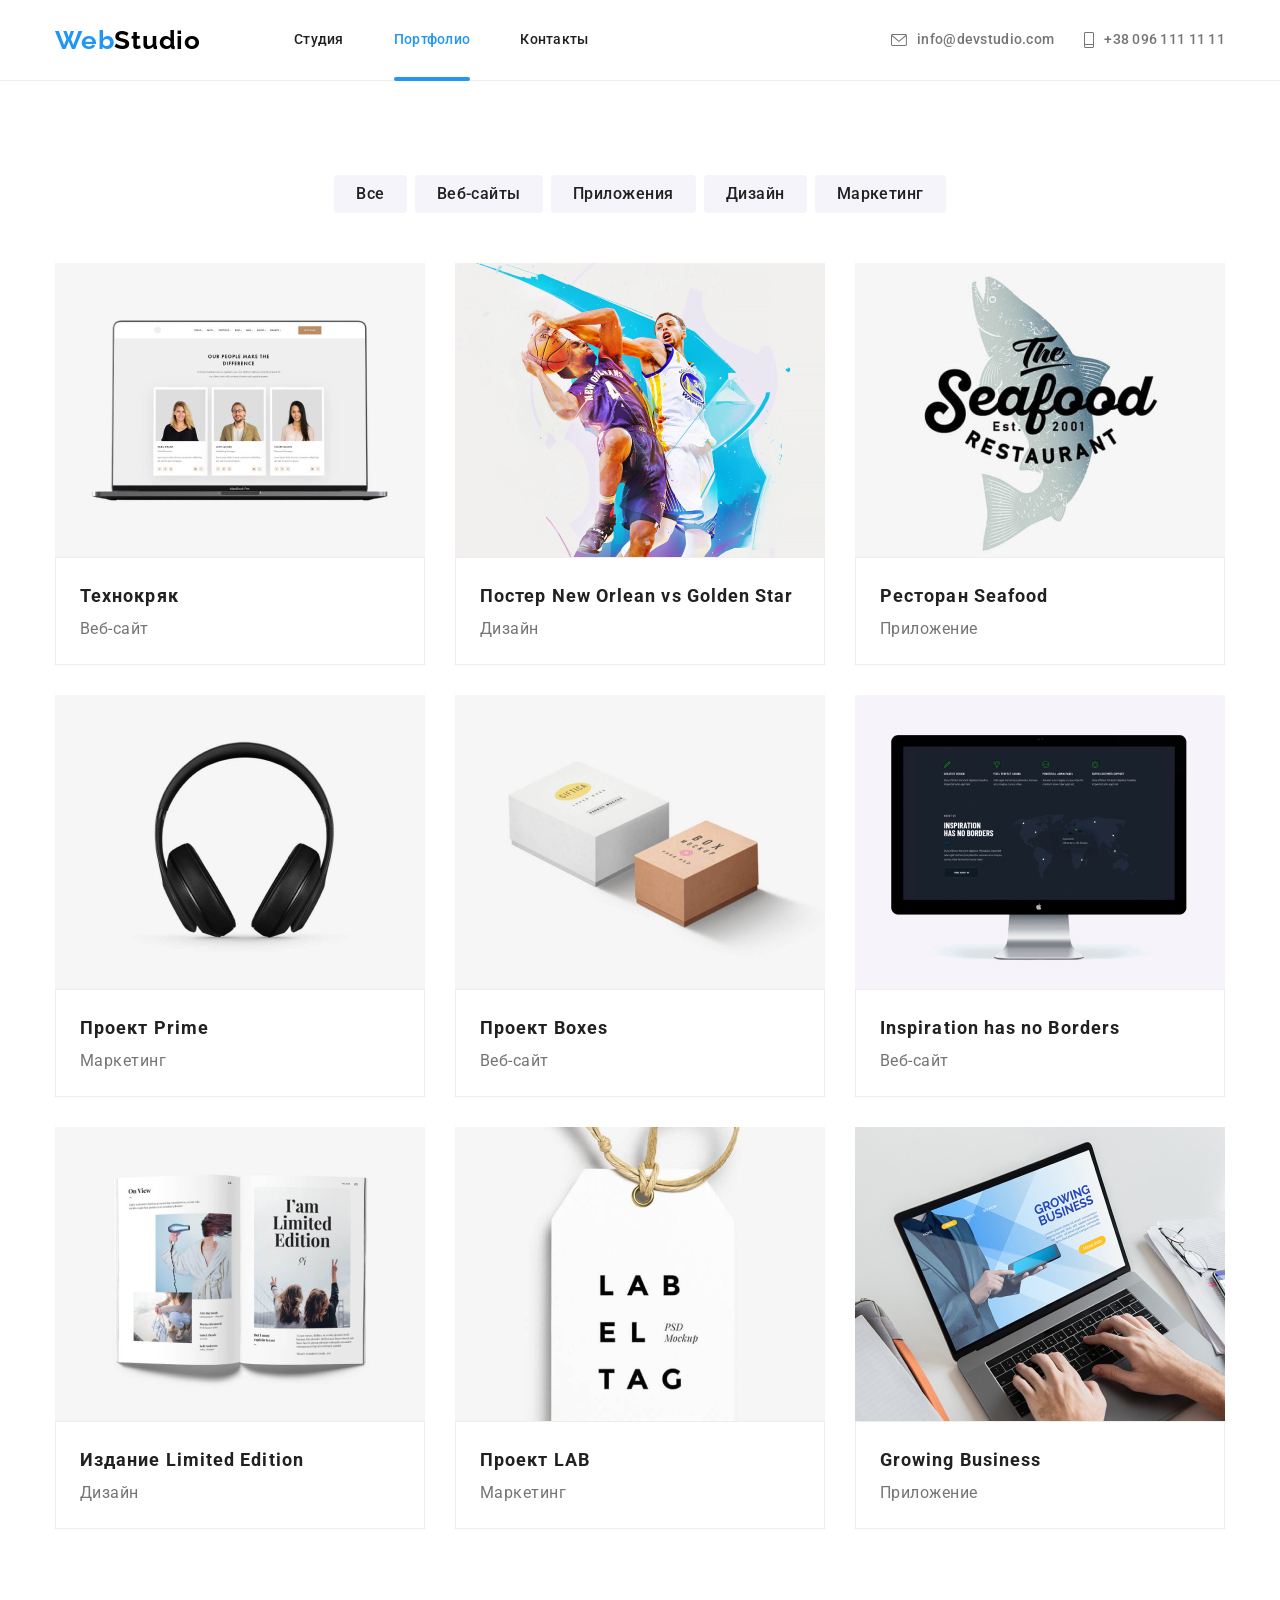
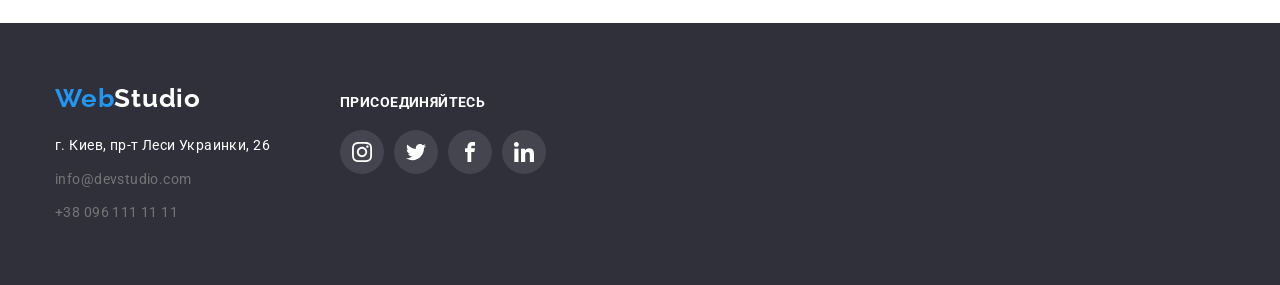
==== portfolio.html @ 389ecdd3 "Домашнее зад.№ 6" ====
<!DOCTYPE html>
<html lang="en">
<head>
    <meta charset="UTF-8">
    <meta http-equiv="X-UA-Compatible" content="IE=edge">
    <meta name="viewport" content="width=device-width, initial-scale=1.0">
    <title>Document</title>
    
    <link
        rel="stylesheet"
        href="https://cdnjs.cloudflare.com/ajax/libs/modern-normalize/1.0.0/modern-normalize.min.css" />

    <link rel="preconnect" href="https://fonts.googleapis.com">
    <link rel="preconnect" href="https://fonts.gstatic.com" crossorigin>
    <link href="https://fonts.googleapis.com/css2?family=Raleway:wght@700&family=Roboto:wght@400;500;700;900&display=swap" rel="stylesheet">
        
        <link rel="stylesheet" href="./css/styles.css"/>

</head>
<body>
    <header class="header">
    <div class="container heder-logo">
        <a class="logo nav" href="/" >Web<span class="logo-dark">Studio</span></a>
        <nav class="site-nav">
        <ul class="header-list">
            <li class="header-item"><a href="./index.html" class="header-link-contact">Студия</a></li>
            <li class="header-item"><a href="./portfolio.html" class="header-link-contact current">Портфолио</a></li>
            <li class="header-item"><a href="/" class="header-link-contact nav">Контакты</a></li>
        </ul>
        </nav>
        <ul class="header-list ">
            <li class="header-connekt">
                
                    <a class="header-link" href="mailto:info@devstudio.com" ><svg class="header-link-icon-m" width="16" height="12">
                                <use href="./svg/icons4.svg#icon-iconm"></use>
                            </svg>info@devstudio.com</a>
                </li>

            <li class="header-connekt">
                <a href="tel:+38 096 111 11 11" class="header-link"><svg class="header-link-icon-t" width="10" height="16">
                                <use href="./svg/icons4.svg#icon-icont"></use>
                            </svg>+38 096 111 11 11</a></li>

           
        </ul> 
    </div>
    </header>
    <main>
        <!--Секция -->
         <section class="section">
            <div class="container">
            <h1 class="visually-hidden">Наш продукт</h1>
            <ul class="list list-portfolio">
                <li class="portfolio-item"><button type="button" class="list-btn">Все</button></li>
                <li class="portfolio-item"><button type="button" class="list-btn">Веб-сайты</button></li>
                <li class="portfolio-item"><button type="button" class="list-btn">Приложения</button></li>
                <li class="portfolio-item"><button type="button" class="list-btn">Дизайн</button></li>
                <li class="portfolio-item"><button type="button" class="list-btn">Маркетинг</button></li>
             </ul>
        
            <ul class="foto-list list">
                <li class="item-img">
                    <a href="" class="foto-link">
                    <div class="foto-wrap">
                    <img class="img" src="./img2/img11.jpg" alt="Технокряк" width="370" height="294">
                    <p class="foto-top-text">Технокряк это современная площадка распространения коронавируса. Компании используют эту платформу для цифрового шпионажа и атак на защищённые сервера конкурентов.</p></div>
                    <div class="foto-title">
                    <h2 class="list-title">Технокряк</h2>
                    <p class="list-text">Веб-сайт</p>
                </div>
                </a>
              </li>

                <li class="item-img">
                    <a href=""class="foto-link">

                    <div class="foto-wrap">
                    <img class="img" src="./img2/img12.jpg" alt="Постер" width="370" height="294">
                     <p class="foto-top-text">Технокряк это современная площадка распространения коронавируса. Компании используют эту платформу для цифрового шпионажа и атак на защищённые сервера конкурентов.</p></div>   
                    <div class="foto-title">
                    <h2 class="list-title">Постер New Orlean vs Golden Star</h2>
                    <p class="list-text">Дизайн</p>
                </div></a>
                </li>
                <li class="item-img">
                    <a href="" class="foto-link">
                    <div class="foto-wrap">
                    <img class="img" src="./img2/img13.jpg" alt="Ресторан" width="370" height="294">
                        <p class="foto-top-text">Технокряк это современная площадка распространения коронавируса. Компании используют эту платформу для цифрового шпионажа и атак на защищённые сервера конкурентов.</p></div>
                     <div class="foto-title">   
                    <h2 class="list-title">Ресторан Seafood</h2>
                    <p class="list-text">Приложение</p>

                </div></a>
                </li>
                <li class="item-img">
                    <a href="" class="foto-link">
                    <div class="foto-wrap">
                    <img class="img" src="./img2/img14.jpg" alt="Основной проект" width="370" height="294">
                        <p class="foto-top-text">Технокряк это современная площадка распространения коронавируса. Компании используют эту платформу для цифрового шпионажа и атак на защищённые сервера конкурентов.</p></div>
                    <div class="foto-title">
                    <h2 class="list-title">Проект Prime</h2>
                    <p class="list-text">Маркетинг</p>
                </div></a>
                </li>
                <li class="item-img">
                    <a href=""class="foto-link">
                    <div class="foto-wrap">
                    <img class="img" src="./img2/img15.jpg" alt="Проект" width="370" height="294">
                        <p class="foto-top-text">Технокряк это современная площадка распространения коронавируса. Компании используют эту платформу для цифрового шпионажа и атак на защищённые сервера конкурентов.</p></div>
                    <div class="foto-title">
                    <h2 class="list-title">Проект Boxes</h2>
                    <p class="list-text">Веб-сайт</p>
                </div></a>
                </li>
                <li class="item-img">
                    <a href="" class="foto-link">
                    <div class="foto-wrap">
                    <img class="img" src="./img2/img16.jpg" alt="Сайт" width="370" height="294">
                        <p class="foto-top-text">Технокряк это современная площадка распространения коронавируса. Компании используют эту платформу для цифрового шпионажа и атак на защищённые сервера конкурентов.</p></div>
                    <div class="foto-title">
                    <h2 class="list-title">Inspiration has no Borders</h2>
                    <p class="list-text">Веб-сайт</p>
                </div></a>
                </li>
                <li class="item-img">
                    <a href="" class="foto-link">
                    <div class="foto-wrap">
                    <img class="img" src="./img2/img17.jpg" alt="Издание" width="370" height="294">
                        <p class="foto-top-text">Технокряк это современная площадка распространения коронавируса. Компании используют эту платформу для цифрового шпионажа и атак на защищённые сервера конкурентов.</p></div>
                    <div class="foto-title">
                    <h2 class="list-title">Издание Limited Edition</h2>
                    <p class="list-text">Дизайн</p>
                </div></a>
                </li>
                <li class="item-img">
                    <a href="" class="foto-link">
                    <div class="foto-wrap">
                    <img class="img" src="./img2/img18.jpg" alt="Проект LAB" width="370" height="294">
                        <p class="foto-top-text">Технокряк это современная площадка распространения коронавируса. Компании используют эту платформу для цифрового шпионажа и атак на защищённые сервера конкурентов.</p></div>
                    <div class="foto-title">
                    <h2 class="list-title">Проект LAB</h2>
                    <p class="list-text">Маркетинг</p>
                </div></a>
                </li>
                <li class="item-img">
                    <a href="" class="foto-link">
                    <div class="foto-wrap">
                    <img class="img" src="./img2/img19.jpg" alt="Растущий бизнес" width="370" height="294">
                    <p class="foto-top-text">Технокряк это современная площадка распространения коронавируса. Компании используют эту платформу для цифрового шпионажа и атак на защищённые сервера конкурентов.</p></div>
                    <div class="foto-title">
                    <h2 class="list-title">Growing Business</h2>
                    <p class="list-text">Приложение</p>
                </div></a>
                </li>
            </ul>
        </div>
        </section>

    </main> 
    <footer class="footer section">
        <div class="container footer-section">
            <div class="container-logotip">
            <div class="logotip">
        <a href="/" class="footer-link nav">Web<span class="footer-link-studio nav">Studio</span></a></div>
        <addres class="address">
            <ul class="address-link footer-list">
                <li class="address-item"><a href="/" class="footer-address nav">г. Киев, пр-т Леси Украинки, 26</a></li>
                <li class="address-item"><a href="mailto:info@devstudio.com" class="footer-contact nav">info@devstudio.com</a></li>
                <li class="address-item"><a href="tel:+38 096 111 11 11" class="footer-tel nav">+38 096 111 11 11</a></li>
            </ul>
        </address>
        </div>
        <div class="invite">
    <h3 class="invite-title">присоединяйтесь</h3>
    <ul class="invite-list">
        <li class="invite-socials-item"><a href="" class="invite-socials-link">
            <svg class="invite-socials-icon" width="20" height="20">
                <use href="./svg/icons.svg#icon-instagram2"></use>
            </svg>
        </a></li>
        <li class="invite-socials-item"><a href="" class="invite-socials-link">
            <svg class="invite-socials-icon" width="20" height="20">
                <use href="./svg/icons.svg#icon-twitter1"></use>
            </svg>

        </a></li>
        <li class="invite-socials-item"><a href="" class="invite-socials-link">
            <svg class="invite-socials-icon" width="20" height="20">
                <use href="./svg/icons.svg#icon-facebook"></use>
            </svg>

        </a></li>
        <li class="invite-socials-item"><a href="" class="invite-socials-link">
            <svg class="invite-socials-icon" width="20" height="20">
                <use href="./svg/icons.svg#icon-linkedin1"></use>
            </svg>

        </a></li>
    </ul>
</div>
 </footer>
</body>
</html>
---- css/styles.css ----
:root {
    --heder-mailto-color: #2196F3;
    --heder-tel-color: #757575;
    --heder-link-mailto: #212121;
    --section-h: #FFFFFF;
    --footer-contact:rgba(255, 255, 255, 0.6);
    --logo-dark: #000000;
    --btn: #188CE8
}
p, h1, h2, h3{
    margin: 0;
}

body {
  font-family: Roboto, sans-serif;
}
ul {
    list-style: none;
    margin: 0;
    padding: 0;
    }
a{
    text-decoration: none;
    
}


img{
    display: block;
    max-width: 100%;
    height: auto;
}

.container{
    width: 1200px;
    padding-left: 15px;
    padding-right: 15px;
    margin: 0 auto;
}
.section{
    padding-top: 94px;
    padding-bottom: 94px;
    max-width: 1600px;
    margin: 0 auto;
    
}

/*header*/

  .header{
    border-bottom: 1px solid #ECECEC;
    
  }
  
.heder-logo{
    display: flex;
    align-items: center;
} 
.site-nav{
    display: flex;
    align-items: center;
} 

.header-list{
    display: flex;
    list-style: none;
    align-items: center;
    margin: 0;
    padding: 0;
    margin-left: auto;
    
}

.header-item{
 margin-right: 50px;
}
.header-item:last-child{
    margin-right: 0;
}
.logo+.site-nav{
    margin-left: 93px;
}
.heder-connekt+.heder-connekt{
    margin-left: 50px;
}

.logo {
  font-family: "Raleway", sans-serif;
  font-weight: 700;
  font-size: 26px;
  line-height: 1.19;
   letter-spacing: 0.03em;
  color: var(--heder-mailto-color);

}
.logo-dark  
{
  font-family: "Raleway", sans-serif;
  font-weight: 700;
  font-size: 26px;
  line-height: 1.19;
  letter-spacing: 0.03em;
  color: var(--logo-dark);
}


.header-link-contact {
 padding: 32px 0;
  font-weight: 500;
  font-size: 14px;
  line-height: 1.14;
  letter-spacing: 0.02em;
  color: var(--heder-link-mailto);
  display: block; 
  transition:color 250ms cubic-bezier(0.4, 0, 0.2, 1);
} 

.header-link-contact:hover,
.header-link-contact:focus{
    color: var(--heder-mailto-color);
}
.header-link-contact {
    cursor: pointer;
}
.header-list .current{
    color: #2196F3;
    position: relative;
}
.current{
    position: relative;
}
.current::after{
    content: "";
    width: 100%;
    height: 4px;
    border-radius: 2px;
    position: absolute;
    left: 0;
    bottom:-1px;
    background-color: var(--heder-mailto-color);
}




.header-list .header-connekt:not(:last-child){
    margin-right: 30px;
}

.header-link {
    display: flex;
    align-items: center;
  font-weight: 500;
  font-size: 14px;
  line-height: 1.14;
  letter-spacing: 0.02em;
  color: var(--heder-tel-color);
  transition:color 250ms cubic-bezier(0.4, 0, 0.2, 1);
  
} 

.header-link:hover,
.header-link:focus
{
    color: var(--heder-mailto-color);
}
.header-link-icon-m{
fill: currentColor;
margin-right: 10px;
}

 .header-link-icon-t{
   fill: currentColor; 
   margin-right: 10px;
} 

/*main*/
.hero{
background: #2F303A;

padding-top: 200px;
padding-bottom: 200px;
}
.overlay{
    max-width: 1600px;
    margin-left: auto;
    margin-right: auto;
    background-image:linear-gradient(to right, rgba(47, 48, 58, 0.4),rgba(47, 48, 58, 0.4)), url('../img/Heder.img.jpg');
    background-repeat: no-repeat;
    background-position: center;
    background-size: cover;


}

.title{
 font-weight: 900;
font-size: 44px;
line-height: 1.36;
align-items: center;
text-align: center;
letter-spacing: 0.06em;
text-transform: uppercase;
color: var(--section-h);
margin-bottom: 30px;
width: 696px;
margin-left: auto;
margin-right: auto;
}
.btn{
    border: transparent;
font-weight: 700;
font-size: 16px;
line-height: 1.87;
display: flex;
align-items: center;
text-align: center;
letter-spacing: 0.06em;
color: var(--section-h);
transition:color 250ms cubic-bezier(0.4, 0, 0.2, 1);

 }
 .btn{
    background: #2196F3;
    box-shadow: 0px 4px 4px rgba(0, 0, 0, 0.15);
    border-radius: 4px;
    margin: 0 auto;
    display: flex;
    align-items: center;
    justify-content:center;
    padding: 10px 32px;
    cursor: pointer;
    transition: background-color 250ms cubic-bezier(0.4, 0, 0.2, 1);
 }
 .btn:hover,
 .btn:focus{
    background: #188CE8;

 }
 
   
    /*Особенности работы*/

  
   .visually-hidden {
  position: absolute;
  width: 1px;
  height: 1px;
  margin: -1px;
  border: 0;
  padding: 0;
  white-space: nowrap;
  clip-path: inset(100%);
  clip: rect(0 0 0 0);
  overflow: hidden;
}

.features-icon{
    display: block;
    width: 270px;
    height: 120px;
    background: #F5F4FA;
border-radius: 4px;
margin-bottom: 30px;
}
.features-icon{
    display: flex;
    justify-content: center;
    align-items: center;
    background-position: center;
}


.features-list{
    display: flex;
   
}
.features-item+.features-item{
    margin-left: 30px;
}
    .features-title{
font-weight: 700;
font-size: 14px;
line-height: 1.14;
letter-spacing: 0.03em;
text-transform: uppercase;
color: var(--heder-link-mailto);
margin-bottom: 10px;
}
.features-text{
    font-size: 14px;
line-height: 1.71;
letter-spacing: 0.03em;
color: var(--heder-tel-color);
}


/*Чем мы занимаемся*/
.work{
    padding-top: 0;
}
.work-list{
 display: flex;
justify-content:center;
 position: relative; 
}
.work-item+.work-item{
    margin-left: 30px;
}
.work-title{
font-weight: 700;
font-size: 36px;
line-height: 1.16;
text-align: center;
letter-spacing: 0.03em;
color: var(--heder-link-mailto);
margin-bottom: 50px;
}

.work-thumb{
   display: flex;
   align-items: flex-end;
    position: relative;
}
 
.thumb{
     display:flex;
    justify-content: center;
    align-items: center;
    width: 370px;
    height: 70px;
    background-color: rgba(47, 48, 58, 0.8);
    position: absolute;
    z-index: 2;
}
.thumb-text{
    font-weight: 700;
font-size: 14px;
line-height: calc(16 / 14);
text-align: center;
letter-spacing: 0.03em;
text-transform: uppercase;
color: #FFFFFF;

}


/*Наша команда*/
.about{
    
    background-color: #F5F4FA;
    }
.about-list{
    display: flex;
}
 .about-item+.about-item{
    margin-left: 30px;
} 
.about-item{
    background: #FFFFFF;
box-shadow: 0px 1px 3px rgba(0, 0, 0, 0.12), 0px 1px 1px rgba(0, 0, 0, 0.14), 0px 2px 1px rgba(0, 0, 0, 0.2);
border-radius: 0px 0px 4px 4px;
}
.about-title{
font-weight: 700;
font-size: 36px;
line-height: 1.16;
text-align: center;
letter-spacing: 0.03em;
color: var(--heder-link-mailto);
margin-bottom: 50px;
}
.card{
    padding-top: 30px;
    padding-bottom: 30px;
}
.about-title-name{
font-weight: 500;
font-size: 16px;
line-height: 1.18;
text-align: center;
letter-spacing: 0.03em;
color: var(--heder-link-mailto);
margin-bottom: 10px;
}
.about-text-profession{
font-size: 16px;
line-height: 1.18;
text-align: center;
letter-spacing: 0.03em;
color: var(--heder-tel-color);
 margin-bottom: 16px;
}
.card-socials-list
{
    display: flex;
    justify-content:center;
}
.card-socials-link{
    width: 44px;
    height: 44px;
    background-color: var(--section-h);
    border-radius: 50%;
    display: flex;
    align-items: center; 
    justify-content: center;
    color:#afb1b8;
    transition:color 250ms cubic-bezier(0.4, 0, 0.2, 1),
    background-color 250ms cubic-bezier(0.4, 0, 0.2, 1);
}
 .card-socials-icon{
     fill: currentColor; 
} 
.card-socials-link:hover,
.card-socials-link:focus{
    background-color: var(--heder-mailto-color);
    color: var(--section-h);
}


.card-socials-item{
    margin-right: 10px;
}
.card-socials-item:last-child{
    margin-right: 0;
}
/*Постоянные клиенты*/

.client-title{
   font-weight: 700;
font-size: 36px;
line-height: 1.16;
text-align: center;
letter-spacing: 0.03em;
color: var(--heder-link-mailto); 
margin-bottom: 50px;
}

.client-list{
    display: flex;
    justify-content: center;
   
}
.client-item-link{
    display: flex;
    justify-content: center;
    align-items: center;
    color: #AFB1B8; 
    width: 100%;
    height: 100%;
    border: 1px solid #AFB1B8;
box-sizing: border-box;
border-radius: 4px;
transition:color 250ms cubic-bezier(0.4, 0, 0.2, 1),
border-color 250ms cubic-bezier(0.4, 0, 0.2, 1);
}
 .client-item-icon{
     fill: currentColor;
 } 

.client-item-link:hover,
.client-item-link:focus{
color: var(--heder-mailto-color);
border-color: var(--heder-mailto-color);
}
 

.client-item{
    width: 170px;
    height: 92px;
    margin-right: 30px;
}
.client-item:last-child{
    margin-right: 0;
}
  


/*PORTFOLIO*/
.heder-portfolio{
    color: #FFFFFF;
}
.list-portfolio{
    margin-bottom: 50px;
    display: flex;
    justify-content: center;
    
}

 .list-btn:last-child { 
     border: none;
 }
   
 .list-btn{
    font-weight: 500;
font-size: 16px;
line-height: 1.62;
text-align: center;
letter-spacing: 0.03em;
color: #212121; 
padding: 6px 22px;
transition:color 250ms cubic-bezier(0.4, 0, 0.2, 1);
 }
.list-btn:hover,
.list-btn:focus{
    color: var(--section-h);
}
.list-btn{
background: #F5F4FA;
border-radius: 4px;
transition:background-color 250ms cubic-bezier(0.4, 0, 0.2, 1),
box-shadow 250ms cubic-bezier(0.4, 0, 0.2, 1),
color 250ms cubic-bezier(0.4, 0, 0.2, 1);
}
.list-btn:hover,
.list-btn:focus{
    background-color: var(--heder-mailto-color);
    box-shadow: 0px 3px 1px rgba(0, 0, 0, 0.1), 0px 1px 2px rgba(0, 0, 0, 0.08), 0px 2px 2px rgba(0, 0, 0, 0.12);
    color: var(--section-h);
}
.list-btn{
    cursor: pointer;
}

.portfolio-item{
    margin-right: 8px;
}
.portfolio-item:last-child{
    margin-right: 0;
} 
.foto-title{
 background: #FFFFFF;
border: 1px solid #EEEEEE;
box-sizing: border-box;
} 
.foto-link{
    display: block;
    transition:box-shadow 250ms cubic-bezier(0.4, 0, 0.2, 1);
}
.foto-link:hover,
.foto-link:focus{
  box-shadow: 0px 1px 1px rgba(0, 0, 0, 0.12), 0px 4px 4px rgba(0, 0, 0, 0.06), 1px 4px 6px rgba(0, 0, 0, 0.16);
}   

/*foto-list*/

.foto-list{
    display: flex;
    flex-wrap: wrap;
    margin-left: -30px;
    margin-top: -30px;
}
.foto-list>.item-img{
      flex-basis: calc(100% / 3 - 30px);
    margin-left: 30px;
    margin-top: 30px;
}


.item-img{
    background: #FFFFFF;
box-sizing: border-box;
position: relative;
}
.foto-link:hover .foto-top-text,
.foto-link:hover .foto-top-text
{
       transform: translateY(0);
 
}
.foto-top-text{
    display: inline-block;
    content: "";
    position: absolute;
    top: 0;
    left: 0;
    font-size: 18px;
line-height: calc(28 / 18);
letter-spacing: 0.03em;
color: #FFFFFF;
background: rgba(33, 150, 243, 0.9);
padding: 63px 24px;
height: 100%;
width: 100%;
 transform: translateY(100%);
transition: transform 250ms  cubic-bezier(0.4, 0, 0.2, 1);
}
.foto-wrap{
    position: relative;
    overflow: hidden;
} 

.foto-title{
    padding: 20px 24px 20px 24px;
    background: #FFFFFF;
border: 1px solid #EEEEEE;
 
}

.list-title{
font-size: 18px;
line-height: 2.00;
letter-spacing: 0.06em;
color: var(--heder-link-mailto);
}
.list-text{
font-size: 16px;
line-height: 1.87;
letter-spacing: 0.03em;
color: var(--heder-tel-color);
}


/*footer*/
.footer{
    background: #2F303A;
    padding-top: 60px;
    padding-bottom: 60px;  
}
.footer-section{
    align-items: baseline;
    display: flex;
}
.container-logotip +.invite{
    margin-right: 70px;
}
.logotip{
    margin-bottom: 20px;
}

.address-item{
    margin-bottom: 9px;
}
.address-item:last-child{
    margin-bottom: 0;
}

.footer-link{
    font-family: "Raleway", sans-serif;
font-weight: 700;
font-size: 26px;
line-height: 1.19;
letter-spacing: 0.03em;
color: var(--heder-mailto-color);
}
.footer-link-studio{
    font-family: "Raleway", sans-serif;
font-weight: 700;
font-size: 26px;
line-height: 1.19;
letter-spacing: 0.03em;
color: var(--section-h);
}
.footer-address{
    font-style: normal;
font-size: 14px;
line-height: 1.84;
letter-spacing: 0.03em;
color:  var(--section-h);
transition:color 250ms cubic-bezier(0.4, 0, 0.2, 1);
}
.footer-address:hover,
.footer-address:focus{
    color: var(--heder-mailto-color);
}
.footer-contact{
    font-style: normal;
    font-weight: normal;
font-size: 14px;
line-height: 1.71;
letter-spacing: 0.03em;
color: var(--heder-tel-color);
transition:color 250ms cubic-bezier(0.4, 0, 0.2, 1);
}
.footer-contact:hover,
.footer-contact:focus{
    color: var(--heder-mailto-color);
}
.footer-tel{
    font-style: normal;
    font-weight: normal;
font-size: 14px;
line-height: 1.71;
letter-spacing: 0.03em;
color: var(--heder-tel-color);
transition:color 250ms cubic-bezier(0.4, 0, 0.2, 1);
}
.footer-tel:hover,
.footer-tel:focus{
    color: var(--heder-mailto-color);
}
.invite-list{
    display: flex;
    justify-content: center;
    align-items: center;   

}
.container-logotip{
    margin-right: 70px;
}

.invite:last-child{
    margin-right: 0;
}


.invite-title{
    font-weight: 700;
font-size: 14px;
line-height: calc(16 / 14);
letter-spacing: 0.03em;
text-transform: uppercase;

color: #FFFFFF;
margin-bottom: 20px;
}


 .invite-socials-list
{
    display: flex;
    justify-content:center;
    margin-bottom: 30px;
}
.invite-socials-link{
    width: 44px;
    height: 44px;
    background-color:  rgba(255, 255, 255, 0.1);
    border-radius: 50%;
    display: flex;
    align-items: center; 
    justify-content: center;
    color:#FFFFFF;
    transition: color 250ms cubic-bezier(0.4, 0, 0.2, 1),
    background-color 250ms cubic-bezier(0.4, 0, 0.2, 1);
    
}
 .invite-socials-icon{
    fill: currentColor;
} 
.invite-socials-link:hover,
.invite-socials-link:focus{
    background-color: var(--heder-mailto-color);
    color: var(--section-h);
}


.invite-socials-item{
    margin-right: 10px;
}
.invite-socials-item:last-child{
    margin-right: 0;
}   
/*модальное окно*/
.backdrop{
   width: 100vw;
height: 100vh;
background: rgba(0, 0, 0, 0.2);
position: fixed;
top: 0;
transition: opaciti 250ms, visibility 250ms;
}
.modal{
    display: flex;
    width: 528px;
    min-height: 581px;
    background: #FFFFFF;
box-shadow: 0px 1px 3px rgba(0, 0, 0, 0.12), 0px 1px 1px rgba(0, 0, 0, 0.14), 0px 2px 1px rgba(0, 0, 0, 0.2);
border-radius: 4px;
position: absolute;
top: 50%;
left: 50%;
transform: translate(-50%, -50%);
transition: opaciti 250ms, visibility 250ms;

}
.button-modal{
    position: absolute;
    width: 30px;
height: 30px;
background: #FFFFFF;
border: 1px solid rgba(0, 0, 0, 0.1);
box-sizing: border-box;
border-radius: 50%;
top: 8px;
right: 8px;

}

 .is-hidden{
    opacity: 0;
    pointer-events: none;
    visibility: hidden;
}
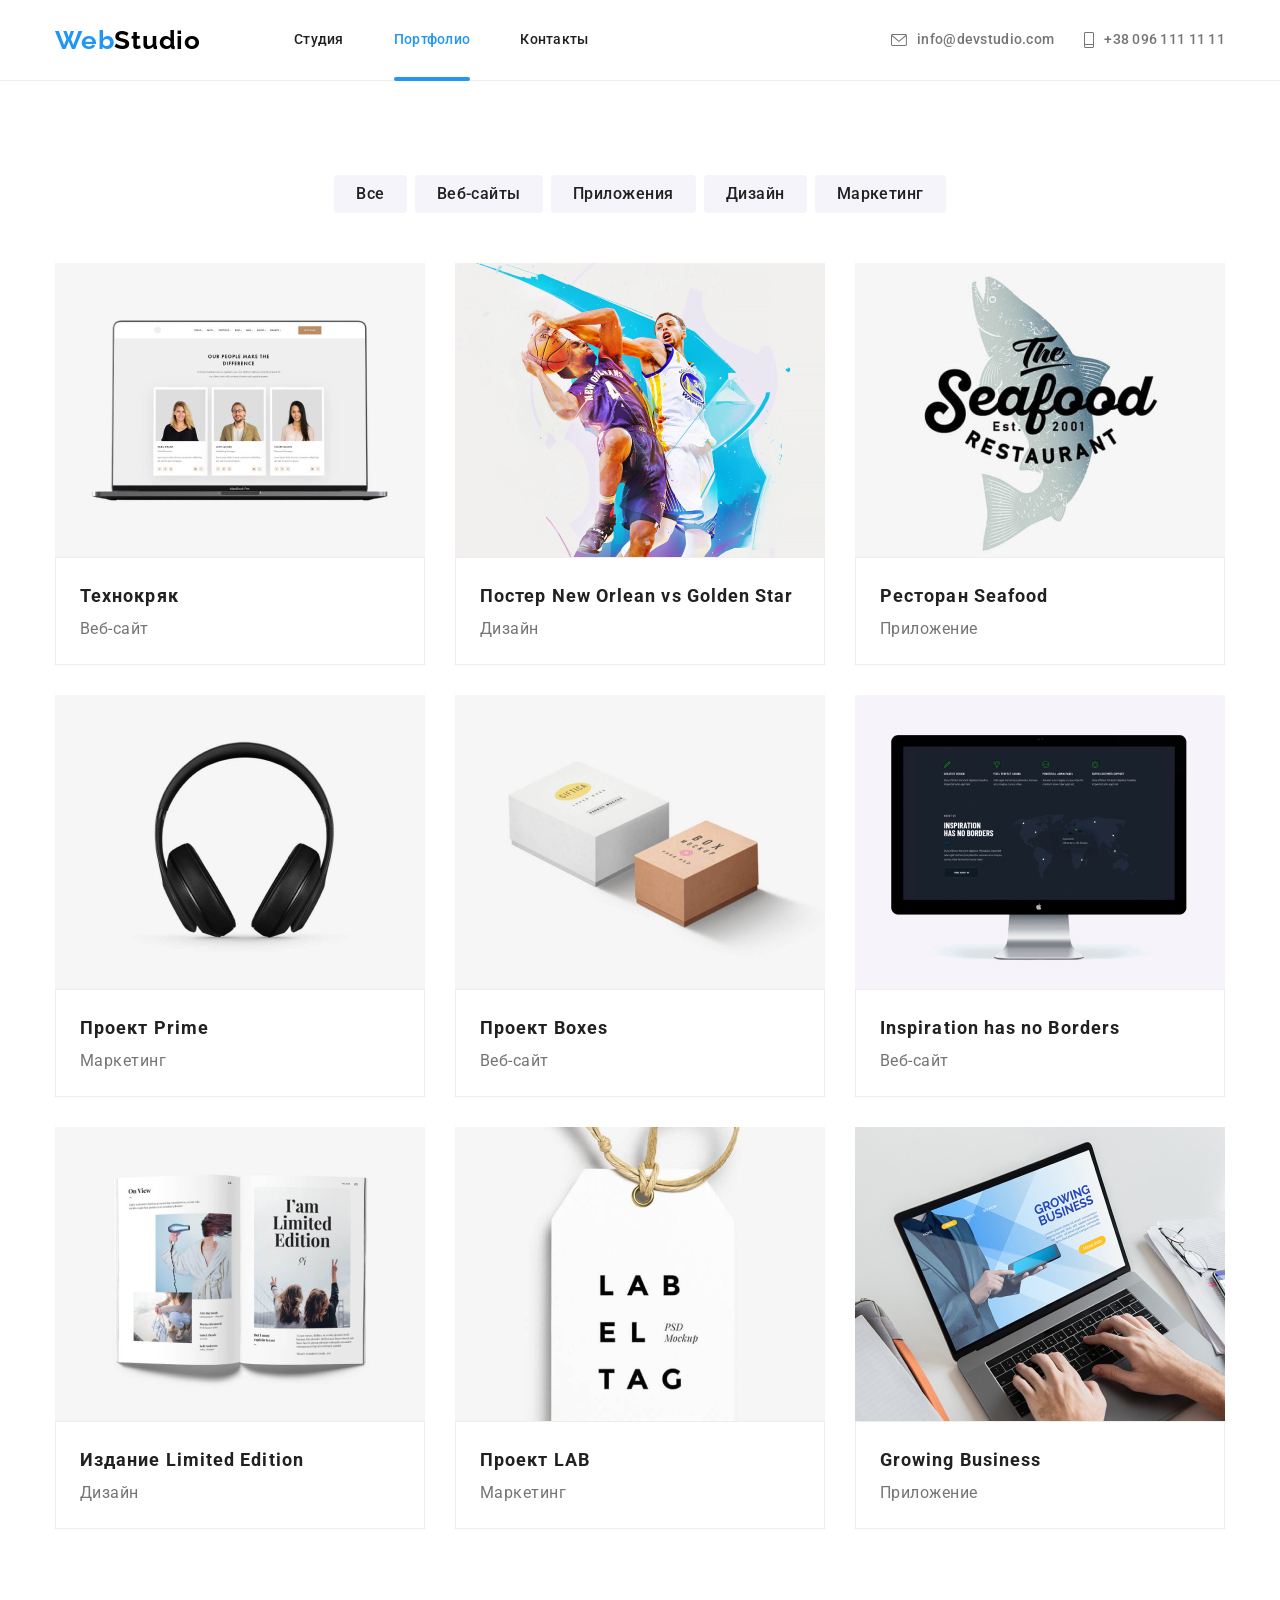
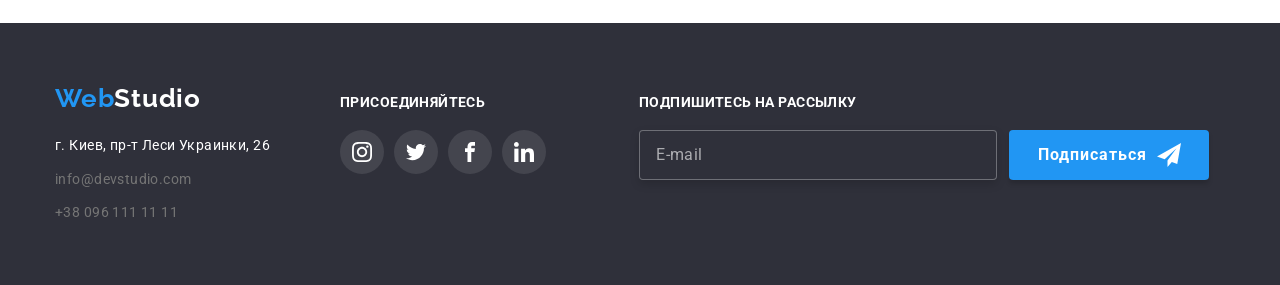
==== commit 4aae34f3: "дз 6" ====
--- a/portfolio.html
+++ b/portfolio.html
@@ -199,6 +199,16 @@
         </a></li>
     </ul>
 </div>
+<div class="subscription">
+<p class="subscription-title">Подпишитесь на рассылку</p>
+<div class="subscription-input">
+    <!-- <label for="email" ></label> -->
+    <input type="email" name="email" placeholder="E-mail" class="subscription-email">
+    <button type="submit" class="subscription-btn">Подписаться<svg class="subscription-btn-icon" width="24" height="24">
+                <use href="./svg/icons34.svg#icon-icon-send"></use>
+            </svg></button>
+    
+</div>
  </footer>
 </body>
 </html>
--- a/css/styles.css
+++ b/css/styles.css
@@ -621,10 +621,7 @@
     align-items: baseline;
     display: flex;
 }
-.container-logotip +.invite{
-    margin-right: 70px;
-}
-.logotip{
+.logotip{ 
     margin-bottom: 20px;
 }
 
@@ -699,9 +696,9 @@
     margin-right: 70px;
 }
 
-.invite:last-child{
+ .invite:last-child{
     margin-right: 0;
-}
+} 
 
 
 .invite-title{
@@ -750,7 +747,85 @@
 }
 .invite-socials-item:last-child{
     margin-right: 0;
-}   
+}
+.subscription{
+margin-left: 93px;
+}
+.invite:last-child{
+margin-left: 0;
+}
+.subscription-title{
+  font-weight: bold;
+font-size: 14px;
+line-height: calc(16 / 14);
+letter-spacing: 0.03em;
+text-transform: uppercase;
+color: #FFFFFF;  
+margin-bottom: 20px;
+}
+.subscription-input{
+    display: flex;
+}
+.subscription-email{
+    
+    padding-left: 16px; 
+   width: 358px;
+height: 50px;
+border: 1px solid rgba(255, 255, 255, 0.3);
+box-sizing: border-box;
+filter: drop-shadow(0px 4px 4px rgba(0, 0, 0, 0.15));
+border-radius: 4px; 
+background: #2F303A;
+}
+
+.subscription-email{
+  color: rgba(255, 255, 255, 0.6);
+   
+}
+.subscription-email::placeholder{
+font-size: 16px;
+line-height: calc(20 / 16);
+display: flex;
+align-items: center;
+letter-spacing: 0.03em;
+color: rgba(255, 255, 255, 0.6);
+
+}
+.subscription-btn{
+  border: transparent;  
+width: 200px;
+height: 50px;
+/* border: 1px solid rgba(255, 255, 255, 0.3);
+box-sizing: border-box;
+filter: drop-shadow(0px 4px 4px rgba(0, 0, 0, 0.15));
+background: #2F303A; */
+ background: #2196F3;
+box-shadow: 0px 4px 4px rgba(0, 0, 0, 0.15);
+border-radius: 4px;
+margin-left: 12px;
+/* cursor: pointer;
+transition: background-color 250ms cubic-bezier(0.4, 0, 0.2, 1); */
+}
+.subscription-btn:hover,
+.subscription-btn:focus{
+background: #2196F3;
+box-shadow: 0px 4px 4px rgba(0, 0, 0, 0.15);
+}
+.subscription-btn{
+   font-weight: bold;
+font-size: 16px;
+line-height: calc(30 / 16);
+display: flex;
+align-items: center;
+text-align: center;
+letter-spacing: 0.06em;
+color: #FFFFFF; 
+padding-left: 29px;
+}
+.subscription-btn-icon{
+    margin-left: 10px;
+}
+
 /*модальное окно*/
 .backdrop{
    width: 100vw;
@@ -761,7 +836,7 @@
 transition: opaciti 250ms, visibility 250ms;
 }
 .modal{
-    display: flex;
+    /* display: flex; */
     width: 528px;
     min-height: 581px;
     background: #FFFFFF;
@@ -772,7 +847,7 @@
 left: 50%;
 transform: translate(-50%, -50%);
 transition: opaciti 250ms, visibility 250ms;
-
+padding: 40px;
 }
 .button-modal{
     position: absolute;
@@ -791,4 +866,148 @@
     opacity: 0;
     pointer-events: none;
     visibility: hidden;
-} +} 
+.modal-title{
+   font-weight: 700;
+font-size: 20px;
+line-height: calc(23 / 20);
+text-align: center;
+letter-spacing: 0.03em;
+color: #212121;
+ 
+}
+.modal-label{
+    font-size: 12px;
+line-height: calc(14 / 12);
+letter-spacing: 0.01em;
+color: #757575;
+
+}
+.modal-input{
+    width: 100%;
+    height: 40px;
+    border: 1px solid rgba(33, 33, 33, 0.2);
+    box-sizing: border-box;
+border-radius: 4px;
+cursor: pointer;
+outline: none;
+ padding-left: 42px;
+/* font-size: 14px; */ 
+}
+/* .modal-input:hover, */
+.modal-input:hover,
+.modal-input:focus{
+    border-color: var(--heder-mailto-color);
+}
+.modal-input:hover + .name-icon,
+.modal-input:focus + .name-icon,
+.modal-input:hover + .tel-icon,
+.modal-input:focus + .tel-icon,
+.modal-input:hover + .email-icon,
+.modal-input:focus + .email-icon
+{
+fill: var(--heder-mailto-color);
+}
+
+.coment-input{
+    width: 100%;
+    height: 120px;
+    border: 1px solid rgba(33, 33, 33, 0.2);
+box-sizing: border-box;
+border-radius: 4px;
+
+resize: none;
+padding: 12px 16px;
+/* outline: none; */
+}
+.coment-input::placeholder{
+    position: absolute;
+    font-size: 12px;
+line-height: calc(14 / 12);
+letter-spacing: 0.01em;
+color: rgba(117, 117, 117, 0.5);
+/* padding: 12px 16px; */
+}
+
+.checkbox{
+    margin-top: 20px;
+    margin-bottom: 30px
+}
+.modal-chek{
+position: absolute;
+    appearance: none;}
+
+.modal-chek-text{
+    display: flex;
+    align-items: center;
+    font-size: 14px;
+    line-height:  calc(24 / 14);
+    letter-spacing: 0.03em; 
+    color: #757575; 
+}
+
+   
+.modal-chek-text{
+       width: 16px;
+    height: 15px;
+    border: 2px solid #212121;
+    border-radius: 2px;
+       margin-right: 5px;
+   
+}
+
+
+
+
+
+
+ .container-svg{
+    position: relative; 
+}
+.form-field{
+    margin-bottom: 28px; 
+}
+.name-icon, .tel-icon, .email-icon{
+    position: absolute; 
+    left: 15px;
+    top: 50%;
+    transform: translateY(-50%);
+    transition: fill 250ms cubic-bezier(0.4, 0, 0.2, 1);
+    /* padding-left: 15px; */
+}
+
+.button-modal-wrap{
+    font-weight: 700;
+    font-size: 16px;
+    line-height: calc(30 / 16);
+     display: flex;
+    align-items: center;
+    text-align: center;
+    letter-spacing: 0.06em;
+    margin-right: auto;
+    margin-left: auto;
+    padding: 10px 55px 10px 56px;
+    border-width: 0px;
+    color: var(--section-h);
+    box-shadow: 0px 4px 4px rgb(0 0 0 / 15%);
+    border-radius: 4px;
+    cursor: pointer;  
+    background-color: var(--heder-mailto-color);
+    border-color: var(--heder-mailto-color); 
+    transition: background 250ms cubic-bezier(0.4, 0, 0.2, 1);
+} 
+.button-modal-wrap:hover,
+.button-modal-wrap:focus{
+    background: #188CE8;
+}
+
+
+/* .name-icon:hover,
+.name-icon:focus{
+    background-color: #2196F3;
+}
+.tel-icon:hover,
+.tel-icon:focus,
+.email-icon:hover,
+.email-icon:focus{
+    color: #2196F3; */
